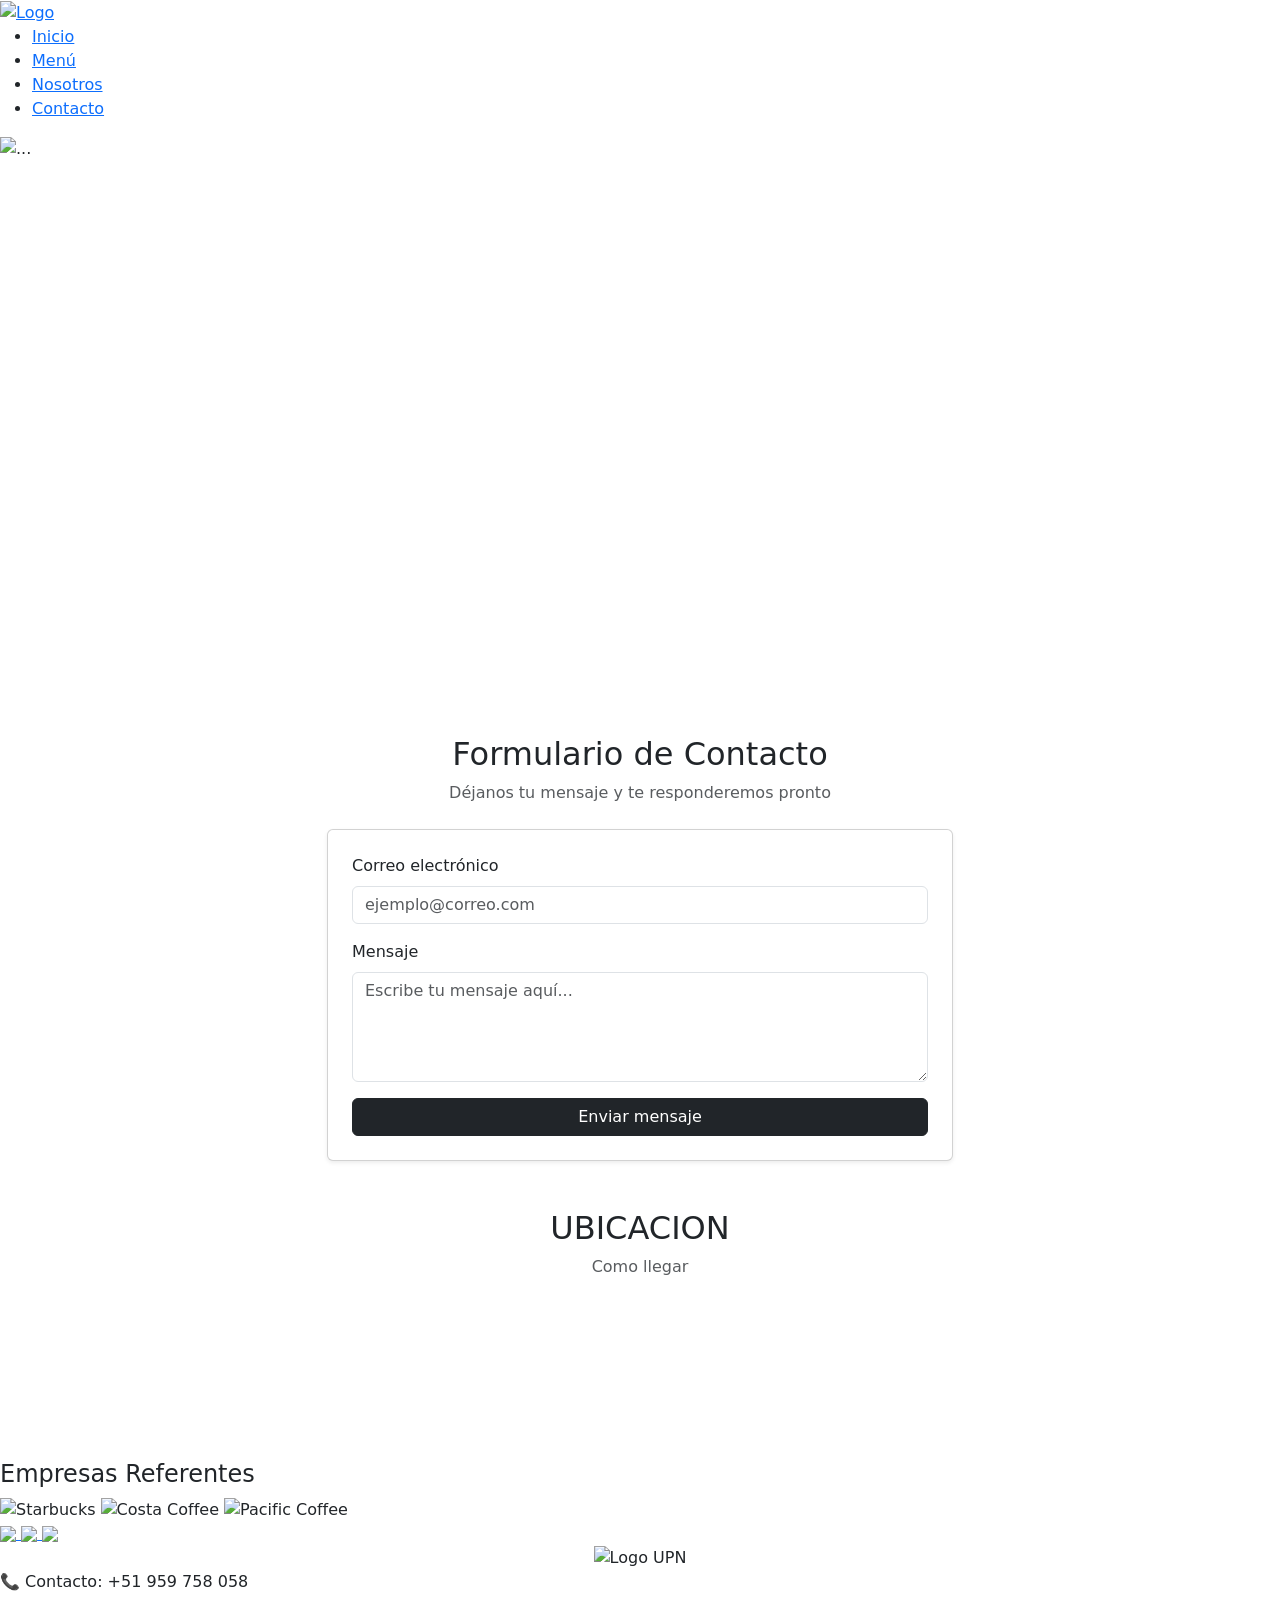
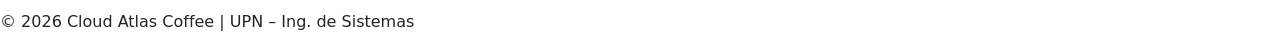
==== contactos.html @ e8b684b6 "Add files via upload" ====
<!DOCTYPE html>
<html lang="es">

<head>
    <meta charset="UTF-8">
    <meta name="viewport" content="width=device-width, initial-scale=1.0">
    <title>Cloud Atlas Coffee</title>
    <link rel="icon" href="img/icons/favicon-1.ico">
    <link href="https://cdn.jsdelivr.net/npm/bootstrap@5.3.8/dist/css/bootstrap.min.css" rel="stylesheet"
        integrity="sha384-sRIl4kxILFvY47J16cr9ZwB07vP4J8+LH7qKQnuqkuIAvNWLzeN8tE5YBujZqJLB" crossorigin="anonymous">

    <!-- CSS enlazado, se mantiene el estilo en archivo externo -->
    <link rel="stylesheet" href="style.css">


</head>

<body>

    <!-- ==========================
         HEADER Y NAVEGACIÓN
         ========================== -->
    <header class="encabezado-principal">

        <nav class="navegacion-principal">
            <div class="contenedor-header">

                <!-- LOGO -->
                <a href="inicio.html">
                    <img src="img/logo/logo-11-Cloud-Atlas-Coffe.png" class="logo-img" alt="Logo">
                </a>

                <!-- MENÚ -->
                <ul class="menu-enlaces">
                    <li><a href="inicio.html">Inicio</a></li>
                    <li><a href="productos.html">Menú</a></li>
                    <li><a href="nosotros.html">Nosotros</a></li>
                    <li><a href="contactos.html">Contacto</a></li>
                </ul>

            </div>
        </nav>

    </header>








    <!-- ==========================
         SLIDER BOOTSTRAP
         ========================== -->
    <div id="carouselExampleControls" class="carousel slide" data-bs-ride="carousel">
        <div class="carousel-inner">

            <div class="carousel-item active">
                <img src="img/slider/slider-contacto-1.jpg" class="d-block w-100" alt="..." height="550px">
            </div>

            <div class="carousel-item">
                <img src="img/slider/slider-contacto-2.png" class="d-block w-100" alt="..." height="550px">
            </div>

            <div class="carousel-item">
                <img src="img/slider/slider-contacto-3.png" class="d-block w-100" alt="..." height="550px">
            </div>

            <button class="carousel-control-prev" type="button" data-bs-target="#carouselExampleControls"
                data-bs-slide="prev">
                <span class="carousel-control-prev-icon" aria-hidden="true"></span>
                <span class="visually-hidden">Previous</span>
            </button>

            <button class="carousel-control-next" type="button" data-bs-target="#carouselExampleControls"
                data-bs-slide="next">
                <span class="carousel-control-next-icon" aria-hidden="true"></span>
                <span class="visually-hidden">Next</span>
            </button>
        </div>
    </div>





    <!-- ==========================
     FORMULARIO DE CONTACTO - BOOTSTRAP
     ========================== -->
    <section class="seccion-contacto py-5">
        <div class="container" style="max-width: 650px;">

            <div class="text-center mb-4">
                <h2>Formulario de Contacto</h2>
                <p class="text-muted">Déjanos tu mensaje y te responderemos pronto</p>
            </div>

            <!-- Card Bootstrap para mejor presentación -->
            <div class="card shadow-sm">
                <div class="card-body p-4">

                    <!-- Email -->
                    <div class="mb-3">
                        <label for="email" class="form-label">Correo electrónico</label>
                        <input type="email" class="form-control" id="email" placeholder="ejemplo@correo.com">
                    </div>

                    <!-- Mensaje -->
                    <div class="mb-3">
                        <label for="mensaje" class="form-label">Mensaje</label>
                        <textarea class="form-control" id="mensaje" rows="4"
                            placeholder="Escribe tu mensaje aquí..."></textarea>
                    </div>

                    <!-- Botón -->
                    <div class="d-grid">
                        <button type="submit" class="btn btn-dark">
                            Enviar mensaje
                        </button>
                    </div>

                </div>
            </div>

        </div>
    </section>




    <!-- <div class="mb-3">
        <label for="exampleFormControlInput1" class="form-label">Email address</label>
        <input type="email" class="form-control" id="exampleFormControlInput1" placeholder="name@example.com">
    </div>
    <div class="mb-3">
        <label for="exampleFormControlTextarea1" class="form-label">Example textarea</label>
        <textarea class="form-control" id="exampleFormControlTextarea1" rows="3"></textarea>
    </div> -->






    <!-- ======================================================
        MAPA DE UBICACIÓN / TITULO DE UBICACION - CENTRADO
    ====================================================== -->


    <center>
        <div class="mb-4">
            <h2>UBICACION</h2>
            <p class="text-muted">Como llegar</p>
        </div>
    </center>



    <!-- ==========================
        MAPA DE UBICACIÓN 
    ========================== -->
    <center>
        <iframe class="mapa-contacto" src="https://www.google.com/maps?q=-12.08965,-77.05181&output=embed"
            allowfullscreen loading="lazy">
        </iframe>
    </center>




    <!-- ==========================
         FOOTER / PIE DE PÁGINA
         ========================== -->


    <footer class="pie-pagina-premium">

        <!-- EMPRESAS REFERENTES -->
        <div class="empresas-referenciales">
            <h4 class="titulo-referencial">Empresas Referentes</h4>

            <div class="contenedor-logos">
                <img src="img/logo/logo-2-starbucks.png" alt="Starbucks" class="logo-partner">
                <img src="img/logo/logo-3-Costa-Coffee.png" alt="Costa Coffee" class="logo-partner">
                <img src="img/logo/logo-4-pacificcoffee.png" alt="Pacific Coffee" class="logo-partner">
            </div>
        </div>

        <!-- REDES SOCIALES -->
        <div class="derechos-reservados">

            <div class="redes-sociales">
                <a href="https://instagram.com" target="_blank">
                    <img src="img/logo/logo-5-instagram.png" class="icono-social">
                </a>
                <a href="https://facebook.com" target="_blank">
                    <img src="img/logo/logo-6.1-facebook.png" class="icono-social">
                </a>
                <a href="https://tiktok.com" target="_blank">
                    <img src="img/logo/logo-7-tiktok.png" class="icono-social">
                </a>
            </div>



            <!-- LOGO UPN -->
            <center>
                <img src="img/logo/logo-9-UPN.png" alt="Logo UPN" width="120px">
            </center>

            <!-- CONTACTO -->
            <p>📞 Contacto: +51 959 758 058</p>


            <p>© 2026 Cloud Atlas Coffee | UPN – Ing. de Sistemas</p>
        </div>

    </footer>

    <!-- SCRIPTS DE BOOTSTRAP (COMPONENTES INTERACTIVOS) -->
    <script src="https://cdn.jsdelivr.net/npm/bootstrap@5.3.8/dist/js/bootstrap.bundle.min.js"
        integrity="sha384-FKyoEForCGlyvwx9Hj09JcYn3nv7wiPVlz7YYwJrWVcXK/BmnVDxM+D2scQbITxI"
        crossorigin="anonymous"></script>

    <script src="https://cdn.jsdelivr.net/npm/@popperjs/core@2.11.8/dist/umd/popper.min.js"
        integrity="sha384-I7E8VVD/ismYTF4hNIPjVp/Zjvgyol6VFvRkX/vR+Vc4jQkC+hVqc2pM8ODewa9r"
        crossorigin="anonymous"></script>

    <script src="https://cdn.jsdelivr.net/npm/bootstrap@5.3.8/dist/js/bootstrap.min.js"
        integrity="sha384-G/EV+4j2dNv+tEPo3++6LCgdCROaejBqfUeNjuKAiuXbjrxilcCdDz6ZAVfHWe1Y"
        crossorigin="anonymous"></script>

</body>

</html>
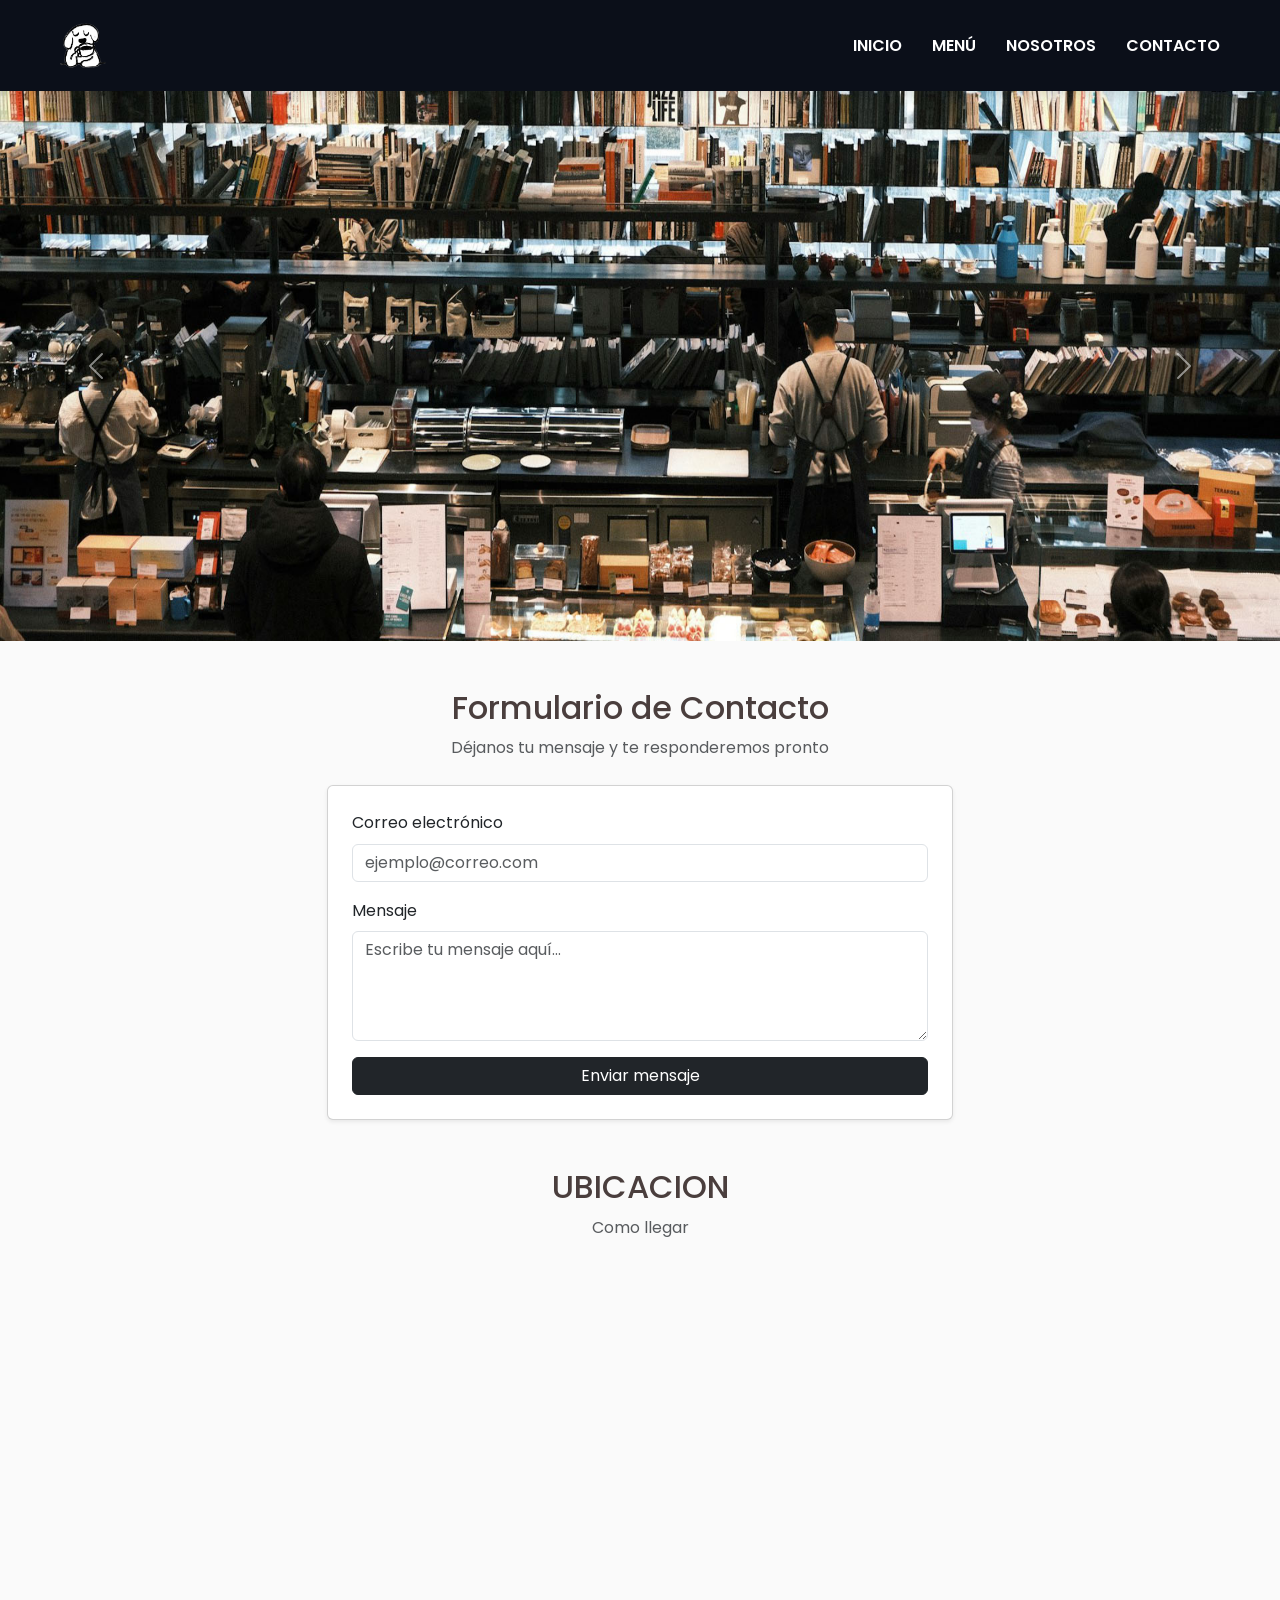
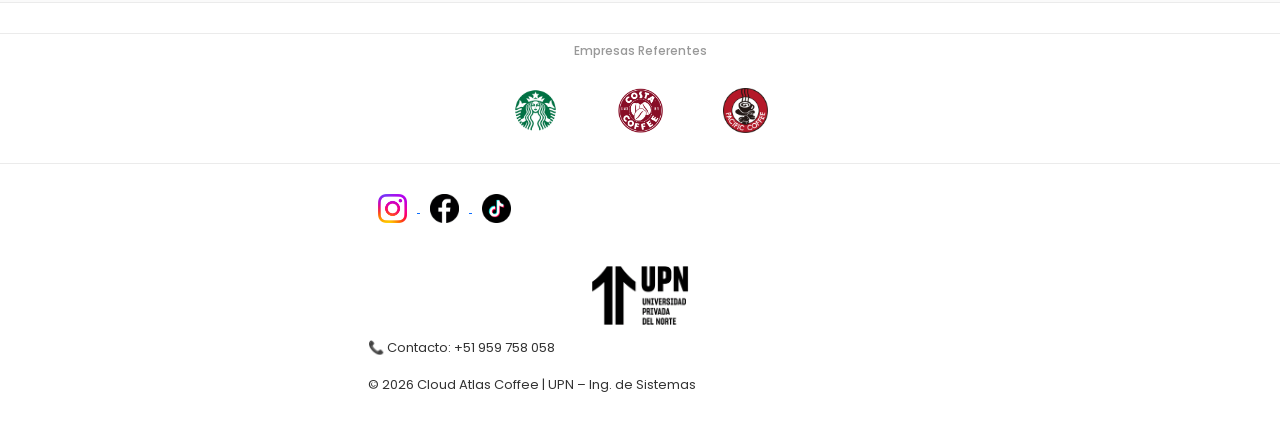
==== commit 2c130159: "Update contactos.html" ====
--- a/contactos.html
+++ b/contactos.html
@@ -27,7 +27,7 @@
 
                 <!-- LOGO -->
                 <a href="inicio.html">
-                    <img src="img/logo/logo-11-Cloud-Atlas-Coffe.png" class="logo-img" alt="Logo">
+                    <img src="logo/logo-11-Cloud-Atlas-Coffe.png" class="logo-img" alt="Logo">
                 </a>
 
                 <!-- MENÚ -->
@@ -57,15 +57,15 @@
         <div class="carousel-inner">
 
             <div class="carousel-item active">
-                <img src="img/slider/slider-contacto-1.jpg" class="d-block w-100" alt="..." height="550px">
+                <img src="slider/slider-contacto-1.jpg" class="d-block w-100" alt="..." height="550px">
             </div>
 
             <div class="carousel-item">
-                <img src="img/slider/slider-contacto-2.png" class="d-block w-100" alt="..." height="550px">
+                <img src="slider/slider-contacto-2.png" class="d-block w-100" alt="..." height="550px">
             </div>
 
             <div class="carousel-item">
-                <img src="img/slider/slider-contacto-3.png" class="d-block w-100" alt="..." height="550px">
+                <img src="slider/slider-contacto-3.png" class="d-block w-100" alt="..." height="550px">
             </div>
 
             <button class="carousel-control-prev" type="button" data-bs-target="#carouselExampleControls"
@@ -182,9 +182,9 @@
             <h4 class="titulo-referencial">Empresas Referentes</h4>
 
             <div class="contenedor-logos">
-                <img src="img/logo/logo-2-starbucks.png" alt="Starbucks" class="logo-partner">
-                <img src="img/logo/logo-3-Costa-Coffee.png" alt="Costa Coffee" class="logo-partner">
-                <img src="img/logo/logo-4-pacificcoffee.png" alt="Pacific Coffee" class="logo-partner">
+                <img src="logo/logo-2-starbucks.png" alt="Starbucks" class="logo-partner">
+                <img src="logo/logo-3-Costa-Coffee.png" alt="Costa Coffee" class="logo-partner">
+                <img src="logo/logo-4-pacificcoffee.png" alt="Pacific Coffee" class="logo-partner">
             </div>
         </div>
 
@@ -193,13 +193,13 @@
 
             <div class="redes-sociales">
                 <a href="https://instagram.com" target="_blank">
-                    <img src="img/logo/logo-5-instagram.png" class="icono-social">
+                    <img src="logo/logo-5-instagram.png" class="icono-social">
                 </a>
                 <a href="https://facebook.com" target="_blank">
-                    <img src="img/logo/logo-6.1-facebook.png" class="icono-social">
+                    <img src="logo/logo-6.1-facebook.png" class="icono-social">
                 </a>
                 <a href="https://tiktok.com" target="_blank">
-                    <img src="img/logo/logo-7-tiktok.png" class="icono-social">
+                    <img src="logo/logo-7-tiktok.png" class="icono-social">
                 </a>
             </div>
 
@@ -207,7 +207,7 @@
 
             <!-- LOGO UPN -->
             <center>
-                <img src="img/logo/logo-9-UPN.png" alt="Logo UPN" width="120px">
+                <img src="logo/logo-9-UPN.png" alt="Logo UPN" width="120px">
             </center>
 
             <!-- CONTACTO -->
@@ -234,4 +234,4 @@
 
 </body>
 
-</html>+</html>
--- a/style.css
+++ b/style.css
@@ -0,0 +1,271 @@
+/* =========================================
+   VARIABLES Y ESTILOS GLOBALES
+   ========================================= */
+@import url('https://fonts.googleapis.com/css2?family=Poppins:wght@300;400;600;700&display=swap');
+
+body {
+    background-color: #FAFAFA;
+    /* Un gris/blanco muy limpio */
+    color: #4A3E3D;
+    /* Gris café oscuro */
+    font-family: 'Poppins', sans-serif;
+    /* Tipografía clara y moderna */
+    margin: 0;
+    padding: 0;
+    line-height: 1.6;
+}
+
+/* Evitamos que el padding ensanche los div */
+* {
+    box-sizing: border-box;
+}
+
+/* =========================================
+   HEADER Y NAVEGACIÓN
+   ========================================= */
+.encabezado-principal {
+    background-color: #0B0F19;
+    /* blue oscuro tipo ss */
+    box-shadow: 0 4px 10px rgba(0, 0, 0, 0.1);
+    /* Header sticky (persistente en scroll) */
+    position: sticky;
+    top: 0;
+    z-index: 1000;
+}
+
+
+/* Navegación principal */
+.navegacion-principal {
+    padding: 13px 0;
+    /* Header de altura baja */
+}
+
+/* =========================================
+   HEADER - CONTENEDOR GENERAL - TODAS LAS PAGINAS
+   ========================================= */
+/* CONTENEDOR PRINCIPAL DEL HEADER */
+.contenedor-header {
+    display: flex;
+    justify-content: space-between;
+    align-items: center;
+    max-width: 1200px;
+    margin: 0 auto;
+    padding: 10px 20px;
+}
+
+
+/* LOGO */
+.logo-img {
+    height: 45px;
+}
+
+
+/* MENÚ */
+.menu-enlaces {
+    display: flex;
+    gap: 30px;
+    list-style: none;
+    margin: 0;
+    padding: 0;
+}
+
+
+/* ENLACES */
+.menu-enlaces a {
+    text-decoration: none;
+    color: #ffffff;
+    font-size: 16px;
+    font-weight: 600;
+    text-transform: uppercase;
+}
+
+
+/* HOVER SIMPLE */
+.menu-enlaces a:hover {
+    opacity: 0.7;
+}
+
+/* =========================================
+   FIN DEL NAV - FIN DEL HEADER
+   ========================================= */
+
+
+/* =========================================
+   VIDEO REPRESENTATIVO - PAGINA INICIO
+   ========================================= */
+
+/* CONTENEDOR DEL VIDEO (caja principal: controla tamaño y espaciado) */
+.video-representativo {
+
+    /* limita el ancho del video */
+    max-width: 750px;
+
+    /* centra el contenedor y agrega espacio arriba/abajo */
+    margin: 60px auto;
+
+    /* espacio interno alrededor del video */
+    padding: 10px;
+}
+
+
+/* VIDEO DENTRO DEL CONTENEDOR (estilo del elemento video en sí) */
+.video-representativo video {
+
+    /* hace que el video ocupe todo el ancho del contenedor */
+    width: 100%;
+
+    /* bordes redondeados para estilo moderno */
+    border-radius: 12px;
+
+    /* elimina espacios raros debajo del video (comportamiento inline) */
+    display: block;
+}
+
+
+
+/* =========================================
+   SECCION: RUBRO, VISION Y MISION -
+   ========================================= */
+
+/* CONTENEDOR PRINCIPAL DE LAS TARJETAS */
+.contenedor-tarjetas-nosotros {
+
+    /* Activa flexbox para organizar las tarjetas en fila */
+    display: flex;
+
+    /* Espacio entre cada tarjeta */
+    gap: 20px;
+
+    /* Centra las tarjetas horizontalmente */
+    justify-content: center;
+
+    /* Permite que las tarjetas bajen en pantallas pequeñas */
+    flex-wrap: wrap;
+
+    /* Espacio arriba y abajo del contenedor + centrado horizontal */
+    margin: 50px auto;
+
+    /* Limita el ancho máximo del bloque */
+    max-width: 1000px;
+}
+
+
+
+/* ESTILO DE CADA TARJETA INDIVIDUAL */
+.tarjeta-nosotros {
+
+    /* Permite que todas las tarjetas crezcan igual */
+    flex: 1;
+
+    /* Evita que la tarjeta se haga demasiado pequeña */
+    min-width: 250px;
+
+    /* Espacio interno dentro de la tarjeta */
+    padding: 20px;
+
+    /* Bordes redondeados estilo moderno */
+    border-radius: 12px;
+
+    /* Fondo gris claro tipo Bootstrap */
+    background-color: #f8f9fa;
+
+    /* Centra el texto dentro de la tarjeta */
+    text-align: center;
+}
+
+/* =========================================
+   FIN PAGINA INICIO
+   ========================================= */
+
+
+
+/* =========================================
+   PROPIEDADES TARJETA PRODUCTOS - PAGINA MENU
+   ========================================= */
+
+.imagen-producto {
+    height: 160px;
+    object-fit: contain;
+    padding: 15px;
+}
+
+
+/* =========================================
+   MAPA DE UBICACIÓN - PAGINA CONTACTO
+   ========================================= */
+
+.mapa-contacto {
+    width: 50%;
+    height: 300px;
+    border-radius: 10px;
+    margin-bottom: 30px;
+}
+
+
+/* =========================================
+   FOOTER - TODAS LAS PAGINAS
+   ========================================= */
+
+/* FOOTER GENERAL */
+.pie-pagina-premium {
+    background-color: #FFFFFF;
+    color: #333333;
+    padding-top: 20px;
+    font-size: 14px;
+    border-top: 1px solid #EBEBEB;
+}
+
+
+/* EMPRESAS REFERENTES */
+.empresas-referenciales {
+    text-align: center;
+    margin-top: 10px;
+    padding-top: 10px;
+    border-top: 1px solid #EBEBEB;
+}
+
+
+/* TITULO */
+.titulo-referencial {
+    font-size: 12px;
+    margin-bottom: 30px;
+    color: #999999;
+}
+
+
+/* CONTENEDOR DE LOGOS */
+.contenedor-logos {
+    display: flex;
+    justify-content: center;
+    gap: 60px;
+}
+
+
+/* LOGOS */
+.logo-partner {
+    height: 45px;
+}
+
+
+/* PARTE FINAL */
+.derechos-reservados {
+    text-align: left;
+    padding: 20px 368px;
+    margin-top: 30px;
+    font-size: 13px;
+    border-top: 1px solid #EBEBEB;
+
+}
+
+
+/* REDES SOCIALES */
+.redes-sociales {
+    margin-bottom: 20px;
+}
+
+
+/* ICONOS */
+.icono-social {
+    height: 29px;
+    margin: 10px;
+}
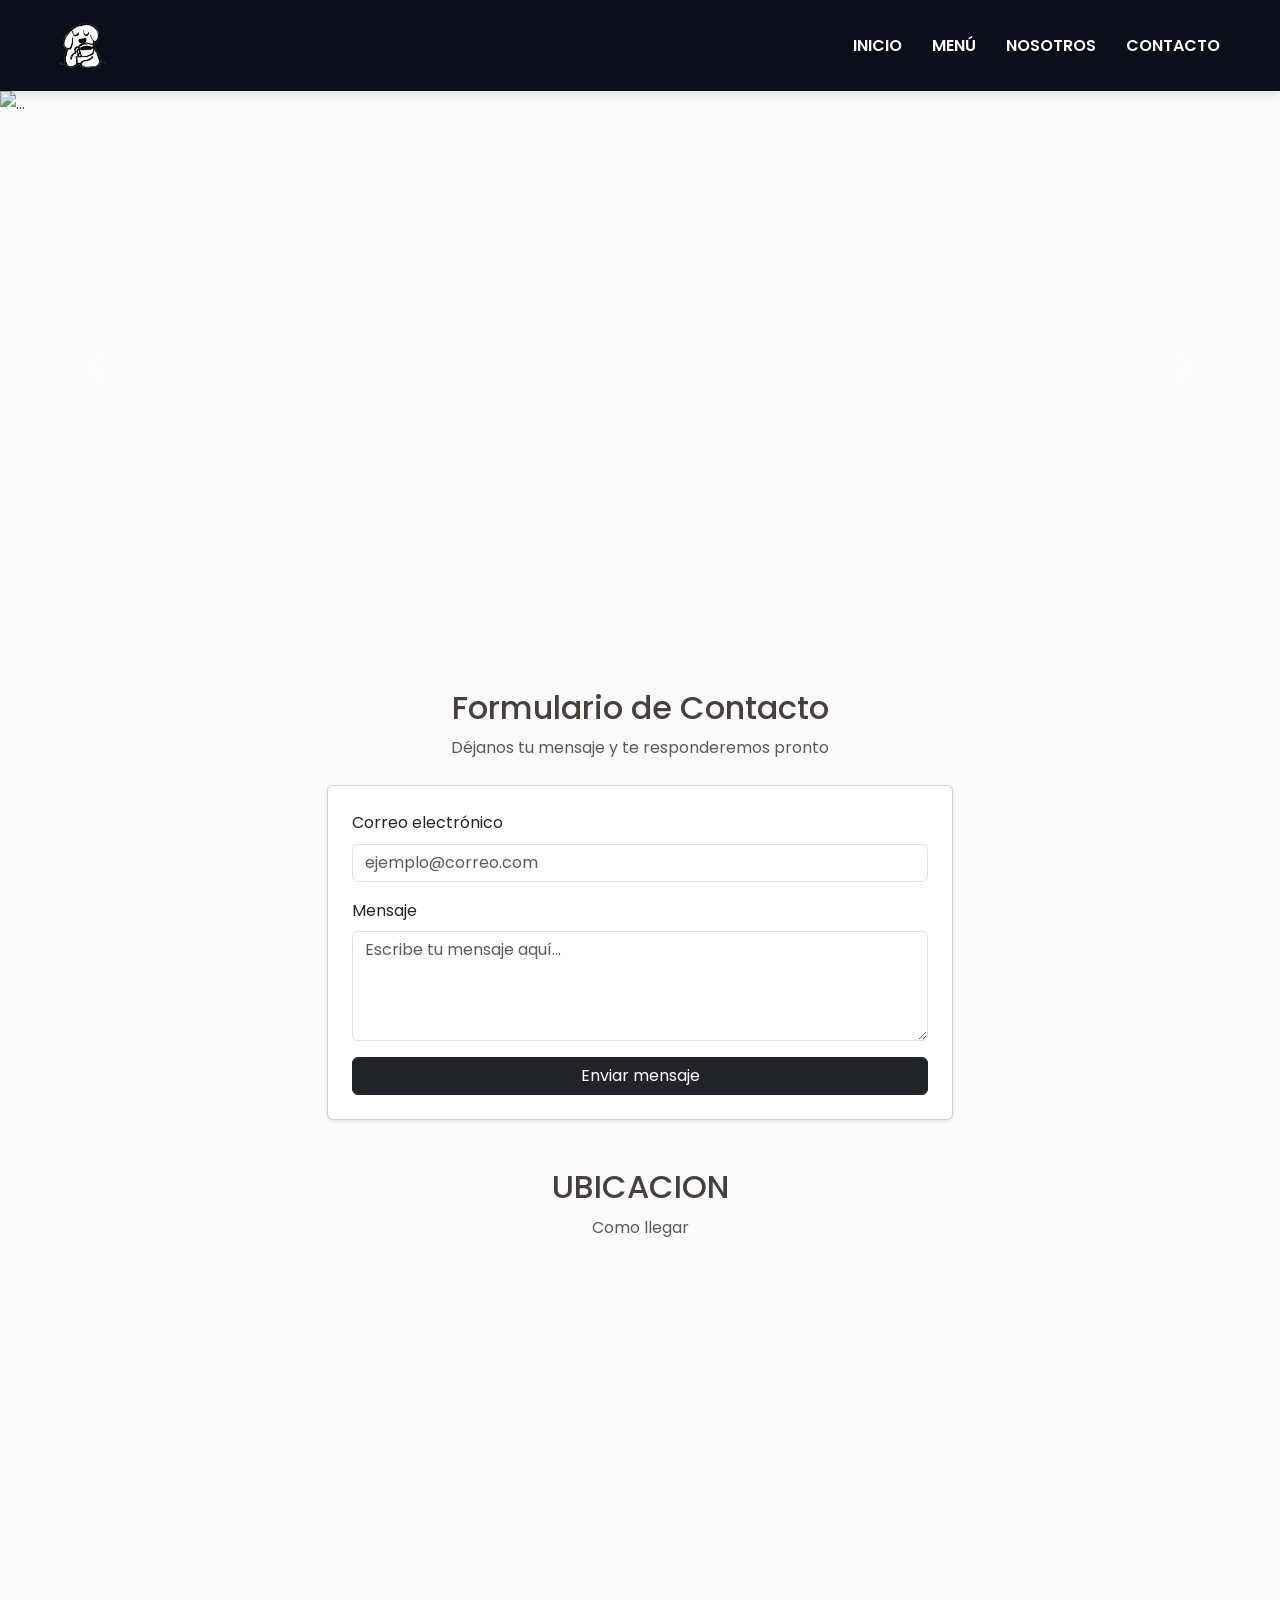
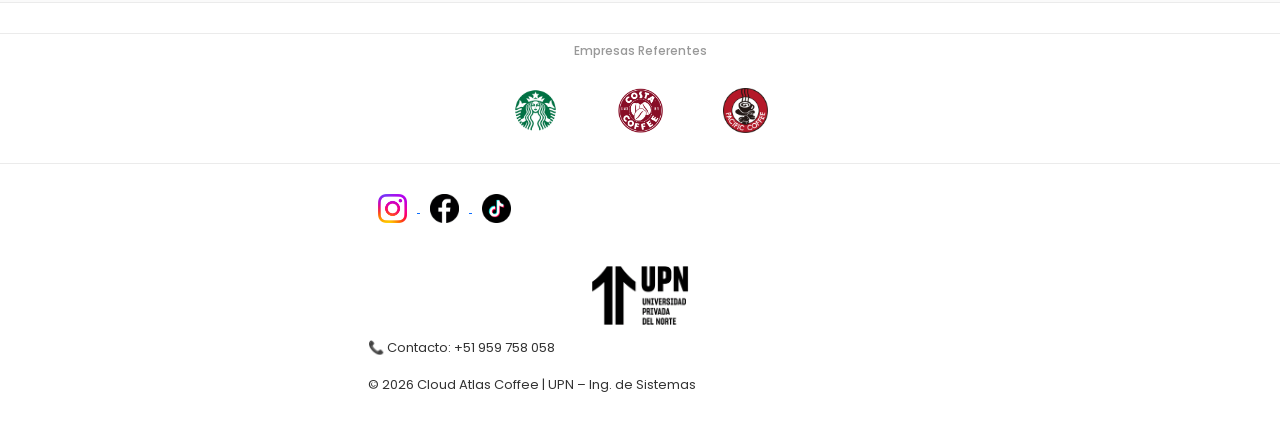
==== commit 46f246e3: "Update contactos.html" ====
--- a/contactos.html
+++ b/contactos.html
@@ -5,7 +5,7 @@
     <meta charset="UTF-8">
     <meta name="viewport" content="width=device-width, initial-scale=1.0">
     <title>Cloud Atlas Coffee</title>
-    <link rel="icon" href="img/icons/favicon-1.ico">
+    <link rel="icon" href="icons/favicon-1.ico">
     <link href="https://cdn.jsdelivr.net/npm/bootstrap@5.3.8/dist/css/bootstrap.min.css" rel="stylesheet"
         integrity="sha384-sRIl4kxILFvY47J16cr9ZwB07vP4J8+LH7qKQnuqkuIAvNWLzeN8tE5YBujZqJLB" crossorigin="anonymous">
 
@@ -32,7 +32,7 @@
 
                 <!-- MENÚ -->
                 <ul class="menu-enlaces">
-                    <li><a href="inicio.html">Inicio</a></li>
+                    <li><a href="index.html">Inicio</a></li>
                     <li><a href="productos.html">Menú</a></li>
                     <li><a href="nosotros.html">Nosotros</a></li>
                     <li><a href="contactos.html">Contacto</a></li>
@@ -57,15 +57,15 @@
         <div class="carousel-inner">
 
             <div class="carousel-item active">
-                <img src="slider/slider-contacto-1.jpg" class="d-block w-100" alt="..." height="550px">
+                <img src="slider-contacto-1.jpg" class="d-block w-100" alt="..." height="550px">
             </div>
 
             <div class="carousel-item">
-                <img src="slider/slider-contacto-2.png" class="d-block w-100" alt="..." height="550px">
+                <img src="slider-contacto-2.png" class="d-block w-100" alt="..." height="550px">
             </div>
 
             <div class="carousel-item">
-                <img src="slider/slider-contacto-3.png" class="d-block w-100" alt="..." height="550px">
+                <img src="slider-contacto-3.png" class="d-block w-100" alt="..." height="550px">
             </div>
 
             <button class="carousel-control-prev" type="button" data-bs-target="#carouselExampleControls"
